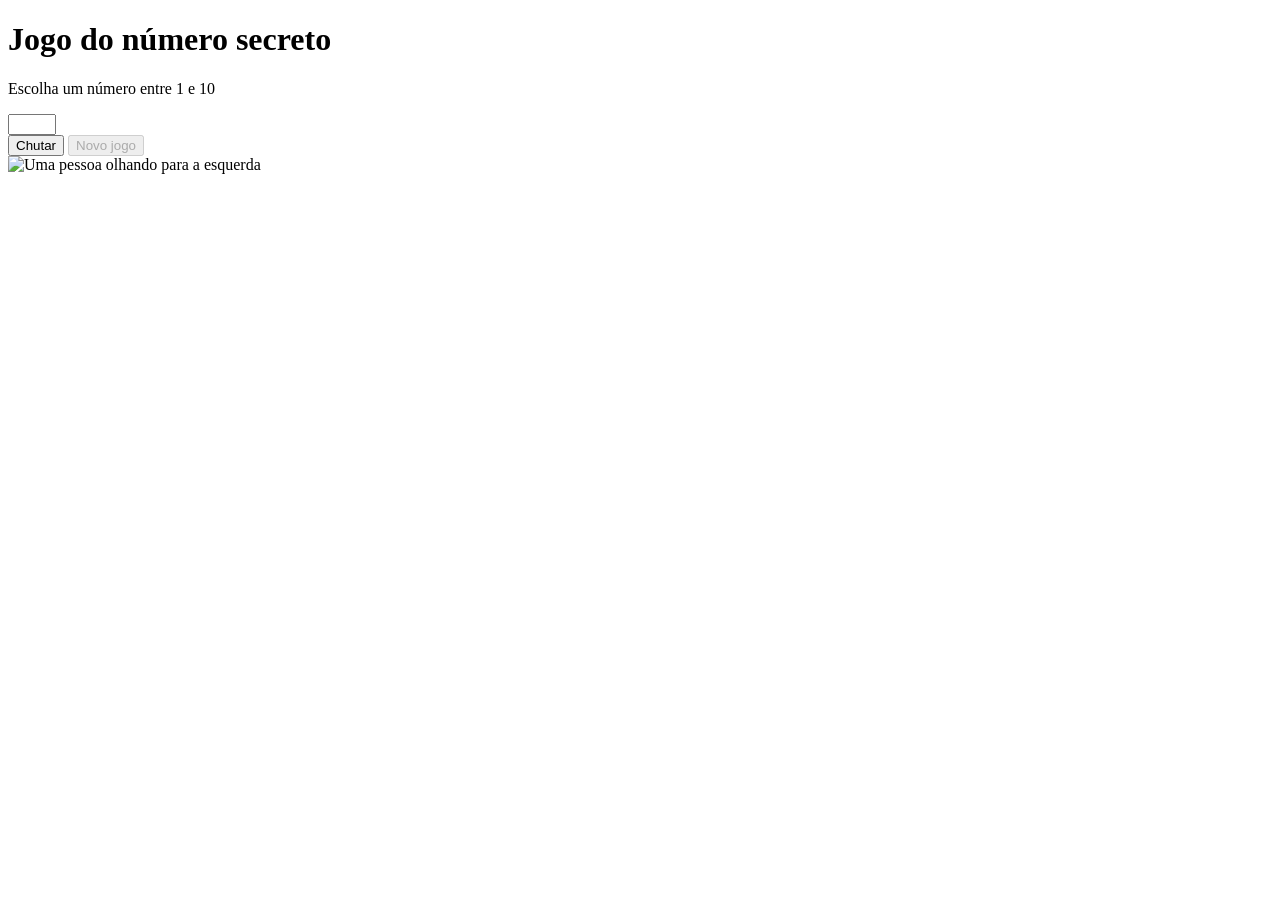
==== index.html @ 6981e593 "Update index.html" ====
<!DOCTYPE html>
<html lang="pt-br">

<head>
    <meta charset="UTF-8">
    <meta name="viewport" content="width=device-width, initial-scale=1.0">
    <script src="https://code.responsivevoice.org/responsivevoice.js"></script>
    <link rel="preconnect" href="https://fonts.googleapis.com">
    <link rel="preconnect" href="https://fonts.gstatic.com" crossorigin>
    <link href="https://fonts.googleapis.com/css2?family=Chakra+Petch:wght@700&family=Inter:wght@400;700&display=swap"
        rel="stylesheet">
    <link rel="stylesheet" href="style.css">
    <title>JS Game</title>
</head>

<body>

    <div class="container">
        <div class="container__conteudo">
            <div class="container__informacoes">
                <div class="container__texto">
                    <h1>Adivinhe o <span class="container__texto-azul">numero secreto</span></h1>
                    <p class="texto__paragrafo">Escolha um número entre 1 a 10</p>
                </div>
                <input type="number" min="1" max="10" class="container__input">
                <div class="chute container__botoes">
                    <button onclick="verificarChute()" class="container__botao">Chutar</button>
                    <button onclick="" id="reiniciar" class="container__botao" disabled>Novo jogo</button>
                </div>
            </div>
            <img src="./img/ia.png" alt="Uma pessoa olhando para a esquerda" class="container__imagem-pessoa" />
        </div>
    </div>




    <script src="app.js" defer></script>
</body>

</html>
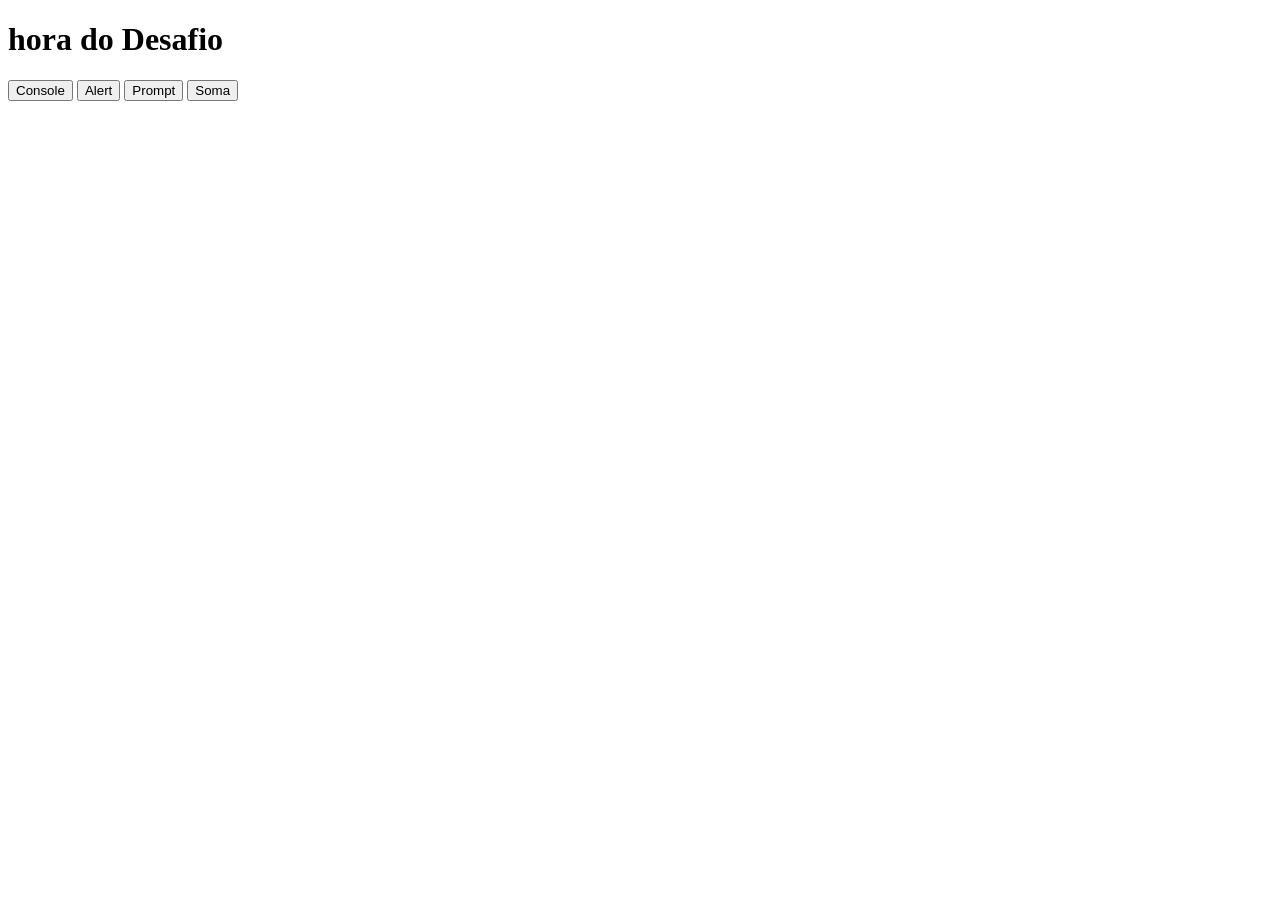
==== commit 357fd116: "Desafio 1 Praticas;" ====
--- a/index.html
+++ b/index.html
@@ -1,41 +1,22 @@
 <!DOCTYPE html>
-<html lang="pt-br">
-
+<html lang="en">
 <head>
     <meta charset="UTF-8">
     <meta name="viewport" content="width=device-width, initial-scale=1.0">
-    <script src="https://code.responsivevoice.org/responsivevoice.js"></script>
-    <link rel="preconnect" href="https://fonts.googleapis.com">
-    <link rel="preconnect" href="https://fonts.gstatic.com" crossorigin>
-    <link href="https://fonts.googleapis.com/css2?family=Chakra+Petch:wght@700&family=Inter:wght@400;700&display=swap"
-        rel="stylesheet">
     <link rel="stylesheet" href="style.css">
-    <title>JS Game</title>
+    <title>Document</title>
 </head>
+<body>
+    <header>
+        <h1></h1>
+    </header>
+    <main class="container">
+        <button onclick="verificarClick()" class="button">Console</button>
+        <button onclick="exibirAlerta()" class="button">Alert</button>
+        <button onclick="cidadeDoBrasil()" class="button">Prompt</button>
+        <button onclick="somaDeNumeros()" class="button">Soma</button>
+    </main>
 
-<body>
-
-    <div class="container">
-        <div class="container__conteudo">
-            <div class="container__informacoes">
-                <div class="container__texto">
-                    <h1>Adivinhe o <span class="container__texto-azul">numero secreto</span></h1>
-                    <p class="texto__paragrafo">Escolha um número entre 1 a 10</p>
-                </div>
-                <input type="number" min="1" max="10" class="container__input">
-                <div class="chute container__botoes">
-                    <button onclick="verificarChute()" class="container__botao">Chutar</button>
-                    <button onclick="" id="reiniciar" class="container__botao" disabled>Novo jogo</button>
-                </div>
-            </div>
-            <img src="./img/ia.png" alt="Uma pessoa olhando para a esquerda" class="container__imagem-pessoa" />
-        </div>
-    </div>
-
-
-
-
-    <script src="app.js" defer></script>
+      <script src="app.js"></script>
 </body>
-
-</html>
+</html>
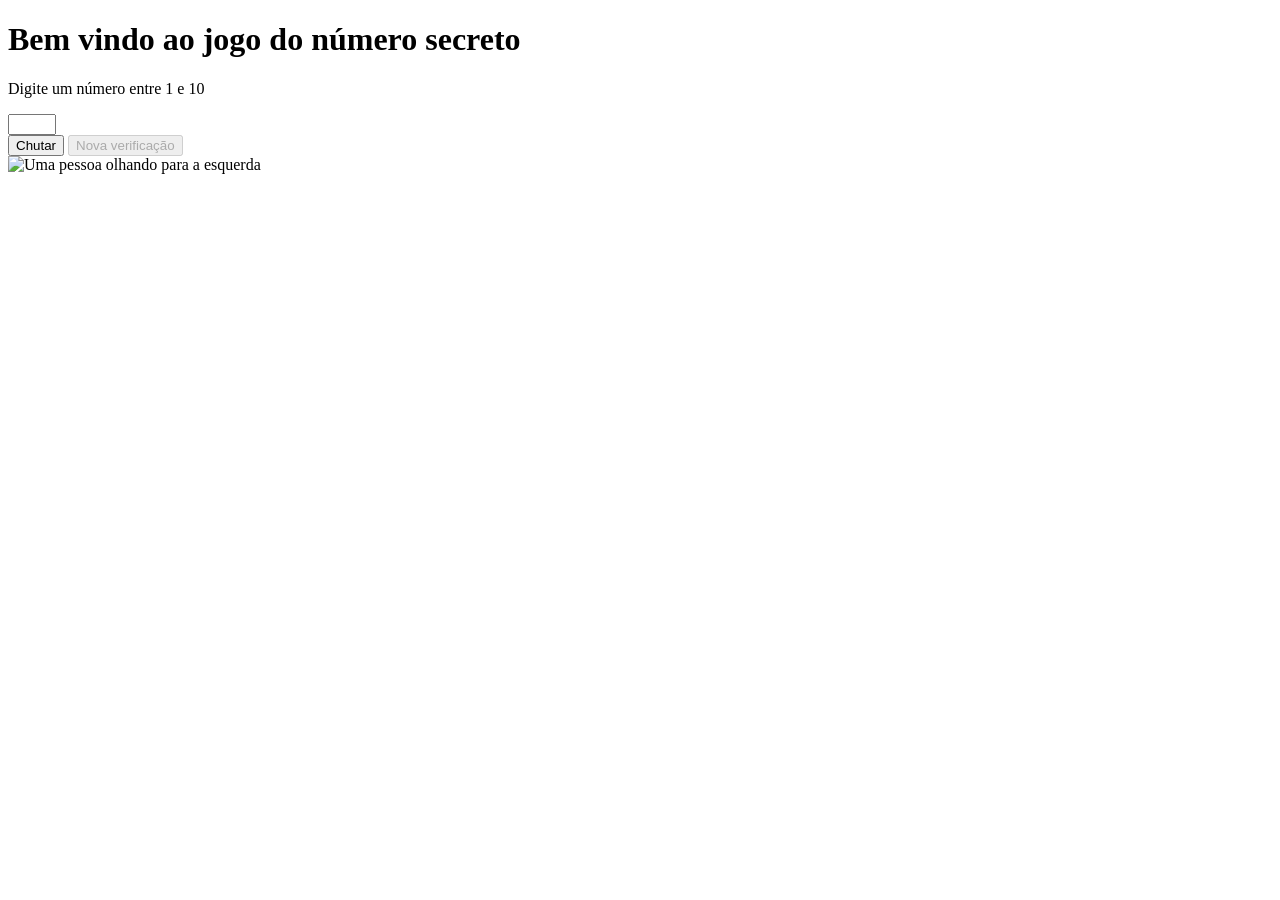
==== commit f4c4c652: "feat: Conclusão do projeto principal do curso" ====
--- a/index.html
+++ b/index.html
@@ -1,22 +1,41 @@
 <!DOCTYPE html>
-<html lang="en">
+<html lang="pt-br">
+
 <head>
     <meta charset="UTF-8">
     <meta name="viewport" content="width=device-width, initial-scale=1.0">
+    <script src="https://code.responsivevoice.org/responsivevoice.js"></script>
+    <link rel="preconnect" href="https://fonts.googleapis.com">
+    <link rel="preconnect" href="https://fonts.gstatic.com" crossorigin>
+    <link href="https://fonts.googleapis.com/css2?family=Chakra+Petch:wght@700&family=Inter:wght@400;700&display=swap"
+        rel="stylesheet">
     <link rel="stylesheet" href="style.css">
-    <title>Document</title>
+    <title>JS Game</title>
 </head>
+
 <body>
-    <header>
-        <h1></h1>
-    </header>
-    <main class="container">
-        <button onclick="verificarClick()" class="button">Console</button>
-        <button onclick="exibirAlerta()" class="button">Alert</button>
-        <button onclick="cidadeDoBrasil()" class="button">Prompt</button>
-        <button onclick="somaDeNumeros()" class="button">Soma</button>
-    </main>
 
-      <script src="app.js"></script>
+    <div class="container">
+        <div class="container__conteudo">
+            <div class="container__informacoes">
+                <div class="container__texto">
+                    <h1>Adivinhe o <span class="container__texto-azul">numero secreto</span></h1>
+                    <p class="texto__paragrafo">Escolha um número entre 1 a 10</p>
+                </div>
+                <input type="number" min="1" max="10" class="container__input">
+                <div class="chute container__botoes">
+                    <button onclick="verificarChute()" id="chutar" class="container__botao">Chutar</button>
+                    <button onclick="reiniciar()" id="reiniciar" class="container__botao" disabled>Nova verificação</button>
+                </div>
+            </div>
+            <img src="./img/ia.png" alt="Uma pessoa olhando para a esquerda" class="container__imagem-pessoa" />
+        </div>
+    </div>
+
+
+
+
+    <script src="app.js" defer></script>
 </body>
+
 </html>
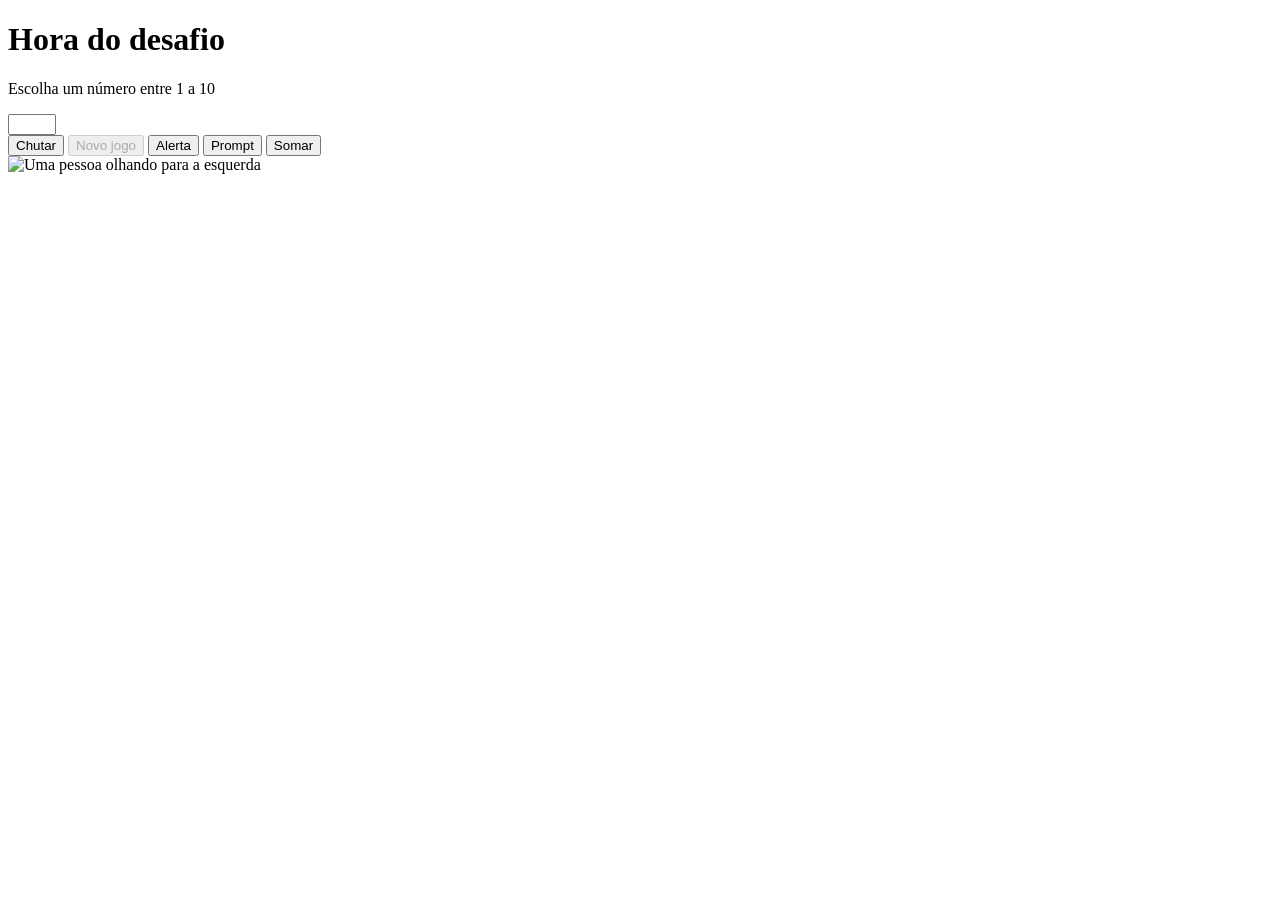
==== commit 9e86d489: "minha resolução do desafio" ====
--- a/index.html
+++ b/index.html
@@ -24,8 +24,11 @@
                 </div>
                 <input type="number" min="1" max="10" class="container__input">
                 <div class="chute container__botoes">
-                    <button onclick="verificarChute()" id="chutar" class="container__botao">Chutar</button>
-                    <button onclick="reiniciar()" id="reiniciar" class="container__botao" disabled>Nova verificação</button>
+                    <button onclick="verificarChute()" class="container__botao">Chutar</button>
+                    <button onclick="" id="reiniciar" class="container__botao" disabled>Novo jogo</button>
+                    <button onclick="alerta()"id="alerta" class="container__botao">Alerta</button>
+                    <button onclick="pedirCidade()"id="prompt" class="container__botao">Prompt</button>
+                    <button onclick="somar()"id="Somar" class="container__botao">Somar</button>
                 </div>
             </div>
             <img src="./img/ia.png" alt="Uma pessoa olhando para a esquerda" class="container__imagem-pessoa" />
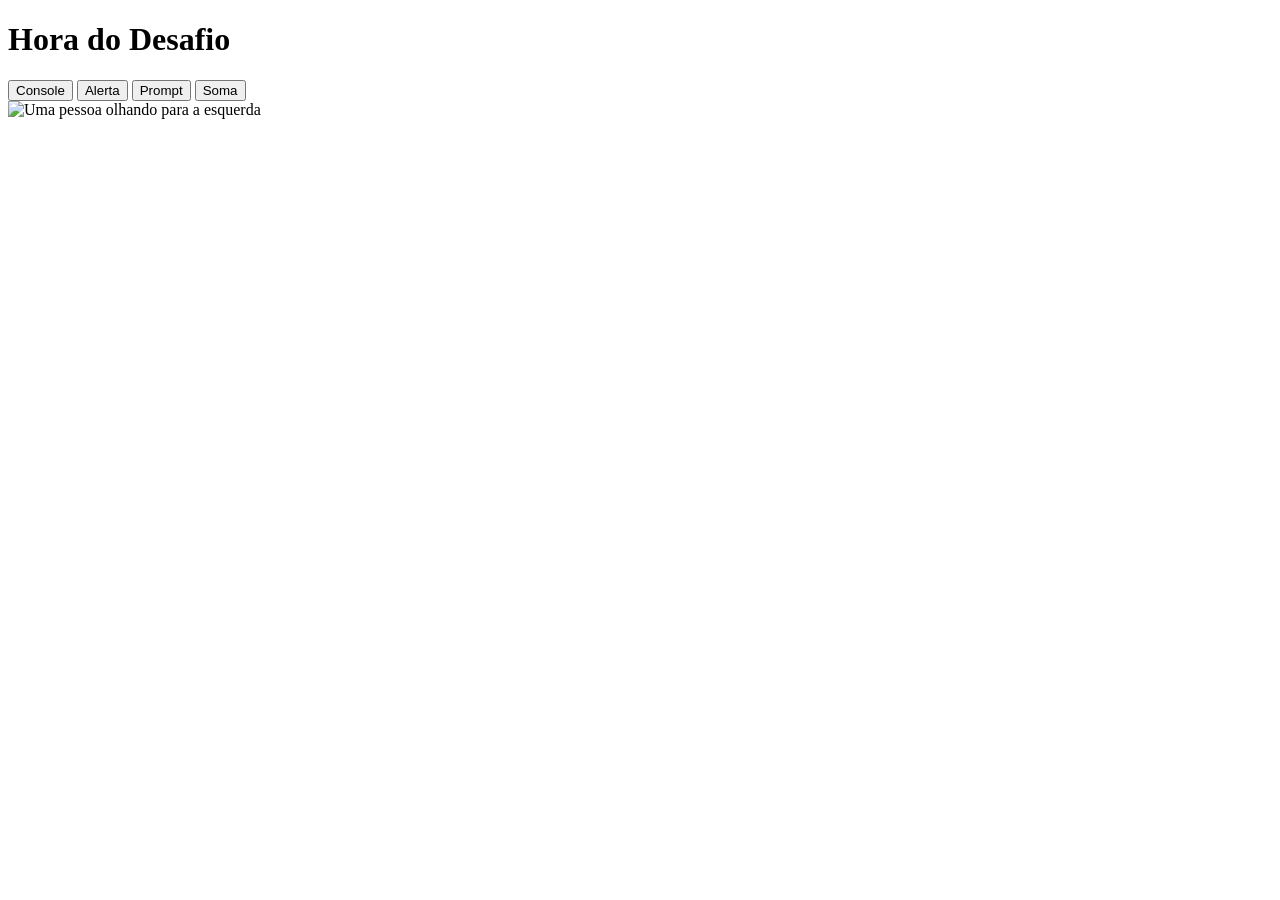
==== commit bd6ebde0: "primeiro commit" ====
--- a/index.html
+++ b/index.html
@@ -19,16 +19,11 @@
         <div class="container__conteudo">
             <div class="container__informacoes">
                 <div class="container__texto">
-                    <h1>Adivinhe o <span class="container__texto-azul">numero secreto</span></h1>
-                    <p class="texto__paragrafo">Escolha um número entre 1 a 10</p>
-                </div>
-                <input type="number" min="1" max="10" class="container__input">
-                <div class="chute container__botoes">
-                    <button onclick="verificarChute()" class="container__botao">Chutar</button>
-                    <button onclick="" id="reiniciar" class="container__botao" disabled>Novo jogo</button>
-                    <button onclick="alerta()"id="alerta" class="container__botao">Alerta</button>
-                    <button onclick="pedirCidade()"id="prompt" class="container__botao">Prompt</button>
-                    <button onclick="somar()"id="Somar" class="container__botao">Somar</button>
+                    <h1></h1>
+                    <button onclick="botaoConsole()">Console</button>
+                    <button onclick="botaoAlerta()">Alerta</button>
+                    <button onclick="botaoPrompt()">Prompt</button>
+                    <button onclick="botaoSoma()">Soma</button>
                 </div>
             </div>
             <img src="./img/ia.png" alt="Uma pessoa olhando para a esquerda" class="container__imagem-pessoa" />
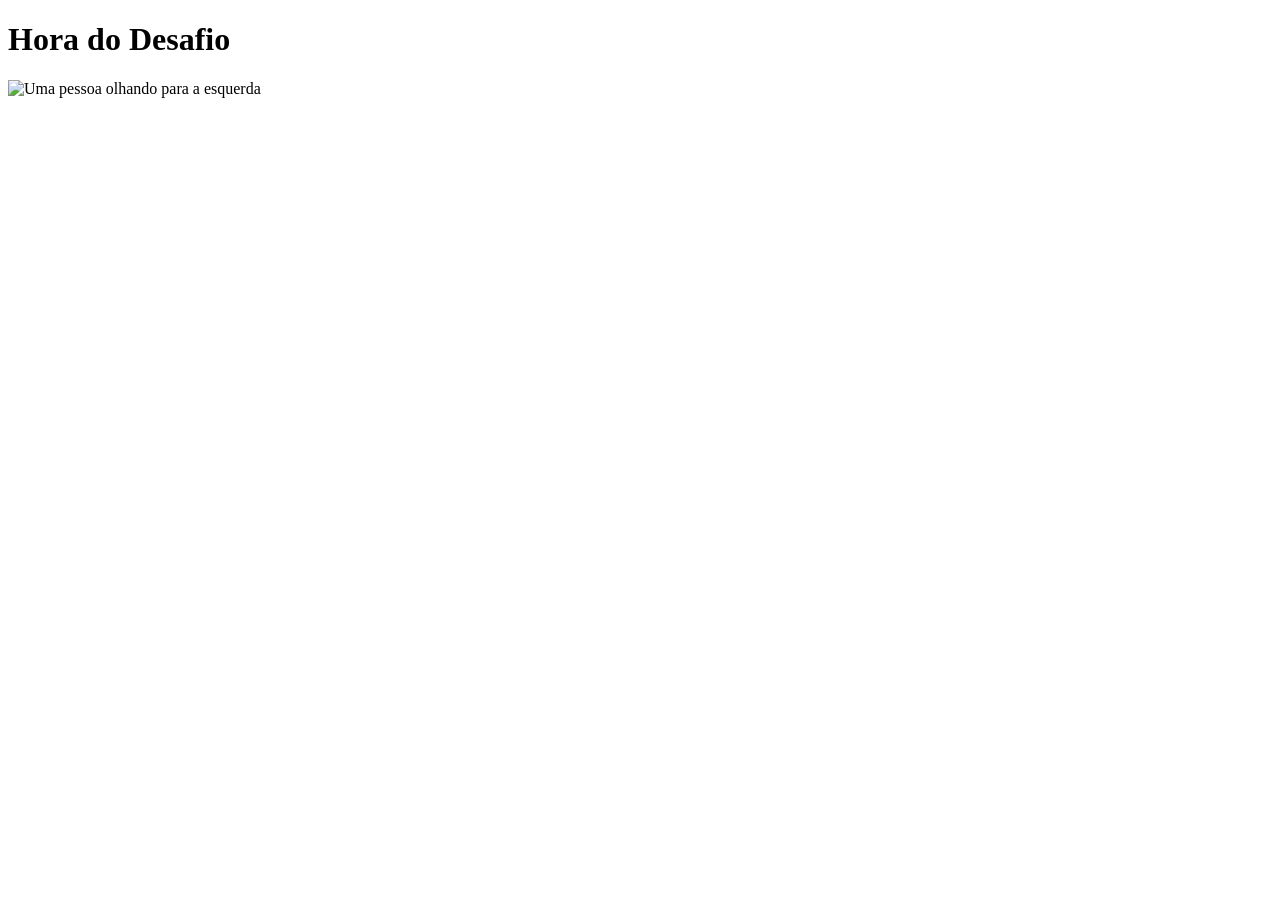
==== commit bab964b6: "https://github.com/alura-cursos/js-curso-2.git" ====
--- a/index.html
+++ b/index.html
@@ -19,10 +19,10 @@
         <div class="container__conteudo">
             <div class="container__informacoes">
                 <div class="container__texto">
-                    <h1></h1>
+                    <h1>
                     <button onclick="botaoConsole()">Console</button>
                     <button onclick="botaoAlerta()">Alerta</button>
-                    <button onclick="botaoPrompt()">Prompt</button>
+                     <button onclick="botaoPrompt()">Prompt</button>
                     <button onclick="botaoSoma()">Soma</button>
                 </div>
             </div>
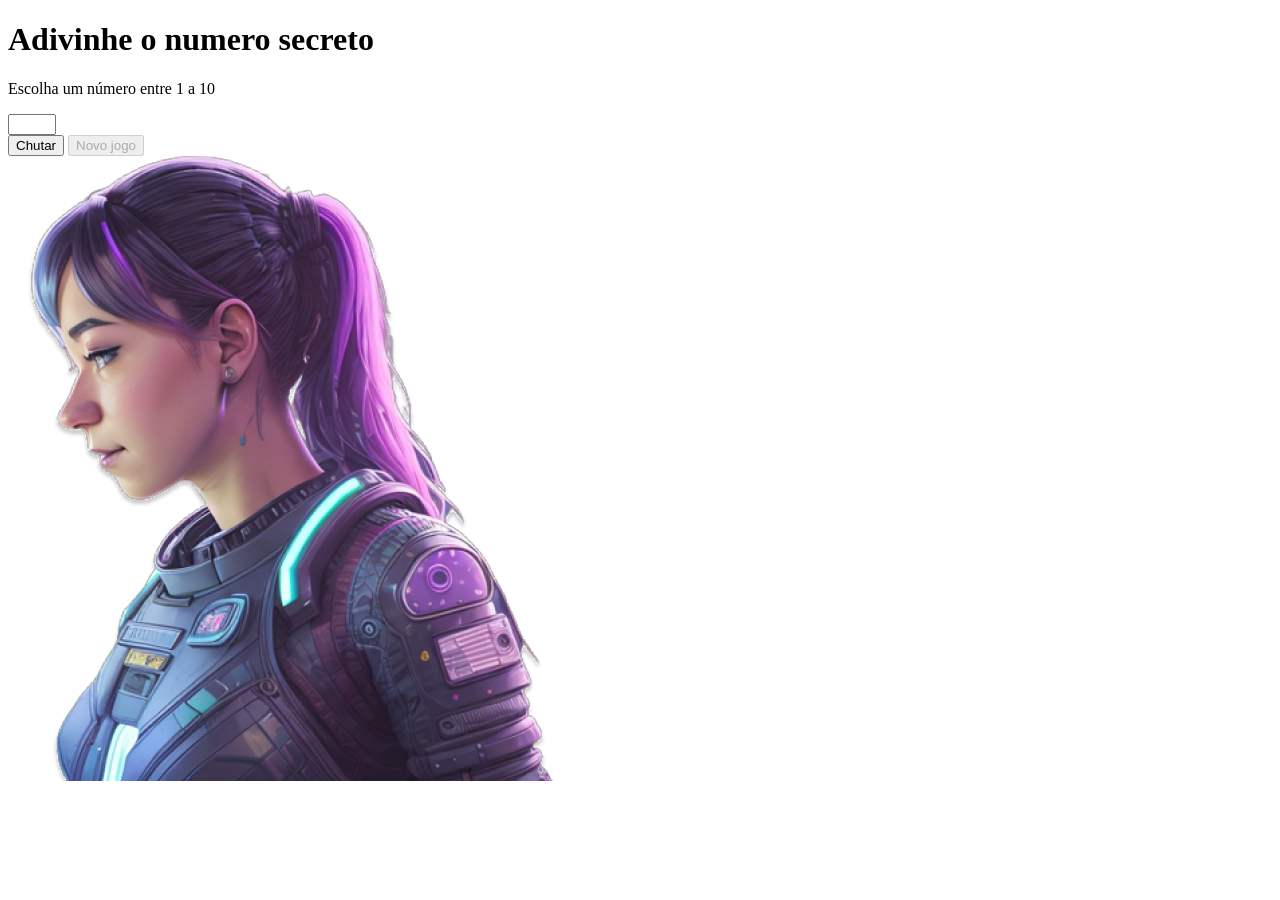
==== commit 132eab47: "Merge branch 'alura-cursos:aula_#' into master" ====
--- a/index.html
+++ b/index.html
@@ -19,11 +19,13 @@
         <div class="container__conteudo">
             <div class="container__informacoes">
                 <div class="container__texto">
-                    <h1>
-                    <button onclick="botaoConsole()">Console</button>
-                    <button onclick="botaoAlerta()">Alerta</button>
-                     <button onclick="botaoPrompt()">Prompt</button>
-                    <button onclick="botaoSoma()">Soma</button>
+                    <h1>Adivinhe o <span class="container__texto-azul">numero secreto</span></h1>
+                    <p class="texto__paragrafo">Escolha um número entre 1 a 10</p>
+                </div>
+                <input type="number" min="1" max="10" class="container__input">
+                <div class="chute container__botoes">
+                    <button onclick="verificarChute()" class="container__botao">Chutar</button>
+                    <button onclick="" id="reiniciar" class="container__botao" disabled>Novo jogo</button>
                 </div>
             </div>
             <img src="./img/ia.png" alt="Uma pessoa olhando para a esquerda" class="container__imagem-pessoa" />
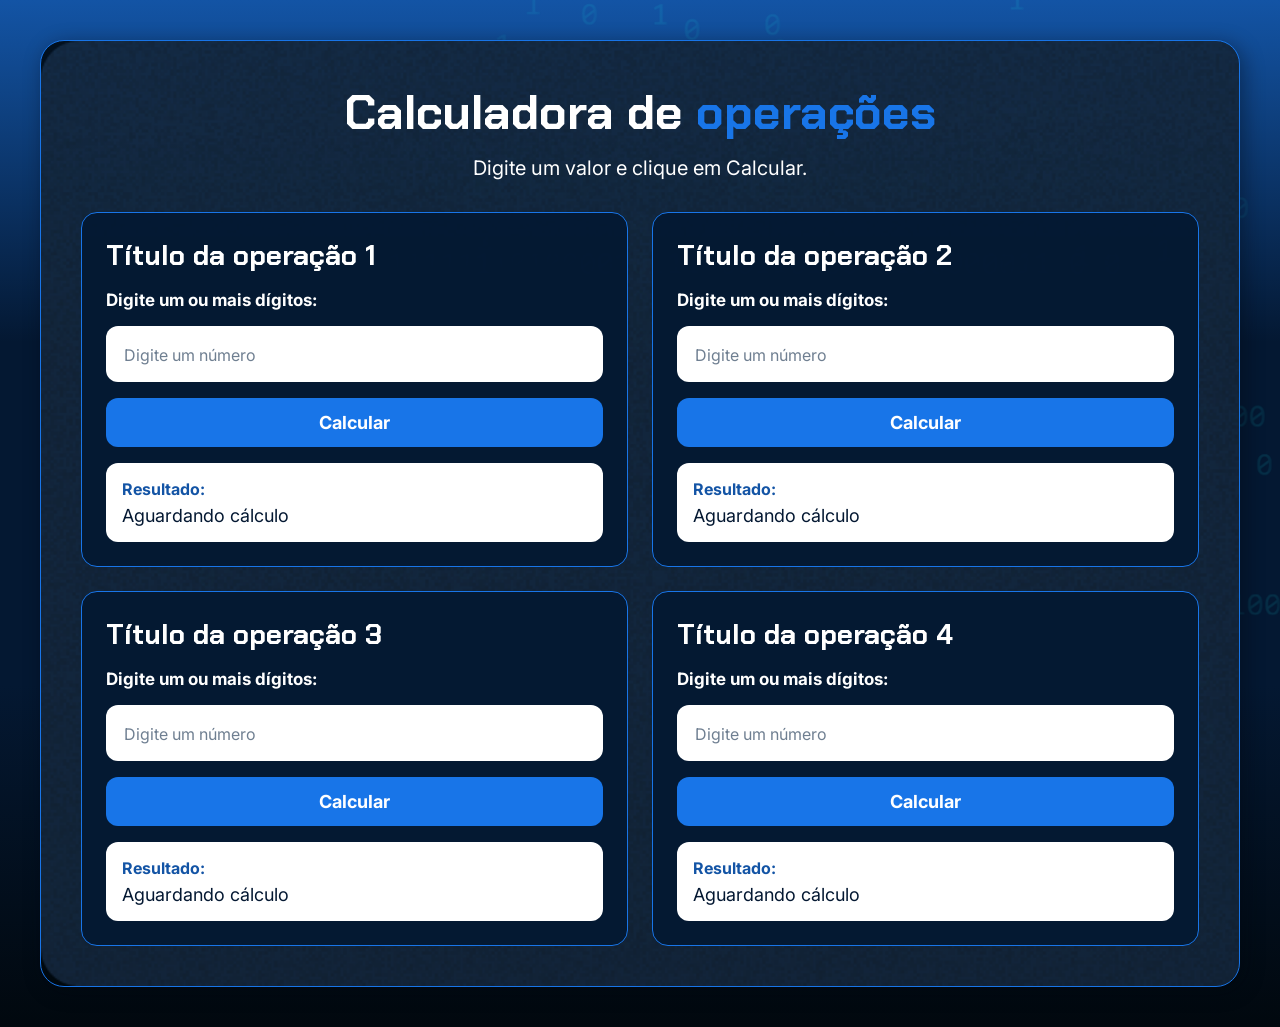
==== commit 5ff3bffc: "atualização" ====
--- a/index.html
+++ b/index.html
@@ -1,4 +1,4 @@
-<!DOCTYPE html>
+<!--DOCTYPE html
 <html lang="pt-br">
 
 <head>
@@ -32,10 +32,176 @@
         </div>
     </div>
 
-
-
-
     <script src="app.js" defer></script>
 </body>
 
+</html>
+-->
+
+<!DOCTYPE html>
+<html lang="pt-br">
+
+<head>
+    <meta charset="UTF-8">
+    <meta name="viewport" content="width=device-width, initial-scale=1.0">
+
+    <link rel="preconnect" href="https://fonts.googleapis.com">
+    <link rel="preconnect" href="https://fonts.gstatic.com" crossorigin>
+
+    <link
+        href="https://fonts.googleapis.com/css2?family=Chakra+Petch:wght@700&family=Inter:wght@400;700&display=swap"
+        rel="stylesheet"
+    >
+
+    <link rel="stylesheet" href="style.css">
+
+    <title>Calculadora de Operações</title>
+</head>
+
+<body>
+
+    <main class="container">
+
+        <header class="container__cabecalho">
+            <h1>
+                Calculadora de
+                <span class="container__texto-azul">operações</span>
+            </h1>
+
+            <p>Digite um valor e clique em Calcular.</p>
+        </header>
+
+        <div class="container__secoes">
+
+            <!-- Seção 1 -->
+            <section class="operacao">
+                <h2 class="operacao__titulo">Título da operação 1</h2>
+
+                <label for="valor-1" class="operacao__label">
+                    Digite um ou mais dígitos:
+                </label>
+
+                <input
+                    type="number"
+                    id="valor-1"
+                    class="operacao__input"
+                    placeholder="Digite um número"
+                >
+
+                <button
+                    type="button"
+                    class="operacao__botao"
+                    onclick="calcularOperacao1()"
+                >
+                    Calcular
+                </button>
+
+                <div class="operacao__resultado">
+                    <span class="resultado__titulo">Resultado:</span>
+                    <span id="resultado-1" class="resultado__valor">
+                        Aguardando cálculo
+                    </span>
+                </div>
+            </section>
+
+            <!-- Seção 2 -->
+            <section class="operacao">
+                <h2 class="operacao__titulo">Título da operação 2</h2>
+
+                <label for="valor-2" class="operacao__label">
+                    Digite um ou mais dígitos:
+                </label>
+
+                <input
+                    type="number"
+                    id="valor-2"
+                    class="operacao__input"
+                    placeholder="Digite um número"
+                >
+
+                <button
+                    type="button"
+                    class="operacao__botao"
+                    onclick="calcularOperacao2()"
+                >
+                    Calcular
+                </button>
+
+                <div class="operacao__resultado">
+                    <span class="resultado__titulo">Resultado:</span>
+                    <span id="resultado-2" class="resultado__valor">
+                        Aguardando cálculo
+                    </span>
+                </div>
+            </section>
+
+            <!-- Seção 3 -->
+            <section class="operacao">
+                <h2 class="operacao__titulo">Título da operação 3</h2>
+
+                <label for="valor-3" class="operacao__label">
+                    Digite um ou mais dígitos:
+                </label>
+
+                <input
+                    type="number"
+                    id="valor-3"
+                    class="operacao__input"
+                    placeholder="Digite um número"
+                >
+
+                <button
+                    type="button"
+                    class="operacao__botao"
+                    onclick="calcularOperacao3()"
+                >
+                    Calcular
+                </button>
+
+                <div class="operacao__resultado">
+                    <span class="resultado__titulo">Resultado:</span>
+                    <span id="resultado-3" class="resultado__valor">
+                        Aguardando cálculo
+                    </span>
+                </div>
+            </section>
+
+            <!-- Seção 4 -->
+            <section class="operacao">
+                <h2 class="operacao__titulo">Título da operação 4</h2>
+
+                <label for="valor-4" class="operacao__label">
+                    Digite um ou mais dígitos:
+                </label>
+
+                <input
+                    type="number"
+                    id="valor-4"
+                    class="operacao__input"
+                    placeholder="Digite um número"
+                >
+
+                <button
+                    type="button"
+                    class="operacao__botao"
+                    onclick="calcularOperacao4()"
+                >
+                    Calcular
+                </button>
+
+                <div class="operacao__resultado">
+                    <span class="resultado__titulo">Resultado:</span>
+                    <span id="resultado-4" class="resultado__valor">
+                        Aguardando cálculo
+                    </span>
+                </div>
+            </section>
+
+        </div>
+
+    </main>
+
+    <script src="app.js"></script>
+</body>
+
 </html>
--- a/style.css
+++ b/style.css
@@ -0,0 +1,337 @@
+/* {
+    box-sizing: border-box;
+    margin: 0;
+    padding: 0;
+    color: white;
+}
+
+body {
+    background: linear-gradient(#1354A5 0%, #041832 33.33%, #041832 66.67%, #01080E 100%);
+    height: 100vh;
+    display: flex;
+    align-items: center;
+    justify-content: center;
+}
+
+
+body::before {
+    background-image: url("img/code.png");
+    background-repeat: no-repeat;
+    background-position: right;
+    content: "";
+    display: block;
+    position: absolute;
+    width: 100%;
+    height: 100%;
+    opacity: 0.4;
+}
+
+.container {
+    width: 80%;
+    height: 80%;
+    display: flex;
+    align-items: center;
+    justify-content: space-between;
+    border-radius: 24px;
+    border: 1px solid #1875E8;
+    box-shadow: 4px 4px 20px 0px rgba(1, 8, 14, 0.15);
+    background-image: url("img/Ruido.png");
+    background-size: 100% 100%;
+    position: relative;
+}
+
+
+.container__conteudo {
+    display: flex;
+    align-items: center;
+    position: absolute;
+    bottom: 0;
+}
+
+.container__informacoes {
+    flex: 1;
+    padding: 3rem;
+}
+
+.container__botao {
+    border-radius: 16px;
+    background: #1875E8;
+    padding: 16px 24px;
+    width: 100%;
+    font-size: 24px;
+    font-weight: 700;
+    border: none;
+    margin-top: 2rem;
+}
+
+.container__texto {
+    margin: 16px 0 16px 0;
+}
+
+.container__texto-azul {
+    color: #1875E8;
+}
+
+.container__input {
+    width: 100%;
+    height: 72px;
+    border-radius: 16px;
+    background-color: #FFF;
+    border: none;
+    color: #1875E8;
+    padding: 2rem;
+    font-size: 24px;
+    font-weight: 700;
+    font-family: 'Inter', sans-serif;
+}
+
+.container__botoes {
+    display: flex;
+    gap: 2em;
+}
+
+h1 {
+    font-family: 'Chakra Petch', sans-serif;
+    font-size: 72px;
+    padding-bottom: 3rem;
+}
+
+p,
+button {
+    font-family: 'Inter', sans-serif;
+}
+
+.texto__paragrafo {
+    font-size: 32px;
+    font-weight: 400;
+}
+
+button:disabled {
+    background-color: gray;
+}
+
+@media screen and (max-width: 1250px) {
+
+    h1 {
+        font-size: 50px;
+    }
+
+    .container__botao {
+        font-size: 16px;
+    }
+
+
+    .texto__paragrafo {
+        font-size: 24px;
+    }
+
+    .container__imagem-pessoa {
+        display: none;
+    }
+
+    .container__conteudo {
+        display: block;
+        position: inherit;
+    }
+
+    .container__informacoes {
+        padding: 1rem
+    }
+}*/
+
+* {
+    box-sizing: border-box;
+    margin: 0;
+    padding: 0;
+}
+
+body {
+    min-height: 100vh;
+    padding: 40px 20px;
+    background:
+        linear-gradient(
+            #1354a5 0%,
+            #041832 33.33%,
+            #041832 66.67%,
+            #01080e 100%
+        );
+    color: #ffffff;
+    font-family: "Inter", sans-serif;
+}
+
+body::before {
+    content: "";
+    position: fixed;
+    inset: 0;
+    z-index: -1;
+    background-image: url("img/code.png");
+    background-repeat: no-repeat;
+    background-position: right center;
+    background-size: contain;
+    opacity: 0.25;
+}
+
+.container {
+    width: min(1200px, 100%);
+    margin: 0 auto;
+    padding: 40px;
+    border: 1px solid #1875e8;
+    border-radius: 24px;
+    background-color: rgba(1, 8, 14, 0.88);
+    background-image: url("img/Ruido.png");
+    background-size: cover;
+    box-shadow: 4px 4px 20px rgba(1, 8, 14, 0.4);
+}
+
+.container__cabecalho {
+    margin-bottom: 32px;
+    text-align: center;
+}
+
+.container__cabecalho h1 {
+    margin-bottom: 12px;
+    font-family: "Chakra Petch", sans-serif;
+    font-size: 48px;
+}
+
+.container__cabecalho p {
+    font-size: 20px;
+}
+
+.container__texto-azul {
+    color: #1875e8;
+}
+
+.container__secoes {
+    display: grid;
+    grid-template-columns: repeat(2, 1fr);
+    gap: 24px;
+}
+
+.operacao {
+    display: flex;
+    flex-direction: column;
+    gap: 16px;
+    padding: 24px;
+    border: 1px solid #1875e8;
+    border-radius: 16px;
+    background-color: rgba(4, 24, 50, 0.92);
+}
+
+.operacao__titulo {
+    color: #ffffff;
+    font-family: "Chakra Petch", sans-serif;
+    font-size: 28px;
+}
+
+.operacao__label {
+    font-size: 17px;
+    font-weight: 700;
+}
+
+.operacao__input {
+    width: 100%;
+    height: 56px;
+    padding: 0 16px;
+    border: 2px solid transparent;
+    border-radius: 12px;
+    outline: none;
+    background-color: #ffffff;
+    color: #1354a5;
+    font-family: "Inter", sans-serif;
+    font-size: 20px;
+    font-weight: 700;
+}
+
+.operacao__input:focus {
+    border-color: #1875e8;
+    box-shadow: 0 0 0 3px rgba(24, 117, 232, 0.3);
+}
+
+.operacao__input::placeholder {
+    color: #6f7f91;
+    font-size: 16px;
+    font-weight: 400;
+}
+
+.operacao__botao {
+    width: 100%;
+    padding: 14px 24px;
+    border: none;
+    border-radius: 12px;
+    background-color: #1875e8;
+    color: #ffffff;
+    cursor: pointer;
+    font-family: "Inter", sans-serif;
+    font-size: 18px;
+    font-weight: 700;
+    transition:
+        background-color 0.2s,
+        transform 0.2s;
+}
+
+.operacao__botao:hover {
+    background-color: #0f5fbe;
+    transform: translateY(-2px);
+}
+
+.operacao__botao:active {
+    transform: translateY(0);
+}
+
+.operacao__resultado {
+    min-height: 65px;
+    padding: 16px;
+    border-radius: 12px;
+    background-color: #ffffff;
+    color: #041832;
+}
+
+.resultado__titulo {
+    display: block;
+    margin-bottom: 6px;
+    color: #1354a5;
+    font-weight: 700;
+}
+
+.resultado__valor {
+    color: #041832;
+    font-size: 18px;
+    overflow-wrap: anywhere;
+}
+
+@media screen and (max-width: 800px) {
+    body {
+        padding: 20px 12px;
+    }
+
+    .container {
+        padding: 24px 16px;
+    }
+
+    .container__cabecalho h1 {
+        font-size: 36px;
+    }
+
+    .container__cabecalho p {
+        font-size: 17px;
+    }
+
+    .container__secoes {
+        grid-template-columns: 1fr;
+    }
+}
+
+@media screen and (max-width: 450px) {
+    .container__cabecalho h1 {
+        font-size: 30px;
+    }
+
+    .operacao {
+        padding: 18px;
+    }
+
+    .operacao__titulo {
+        font-size: 24px;
+    }
+}
--- a/style.css
+++ b/style.css
@@ -0,0 +1,337 @@
+/* {
+    box-sizing: border-box;
+    margin: 0;
+    padding: 0;
+    color: white;
+}
+
+body {
+    background: linear-gradient(#1354A5 0%, #041832 33.33%, #041832 66.67%, #01080E 100%);
+    height: 100vh;
+    display: flex;
+    align-items: center;
+    justify-content: center;
+}
+
+
+body::before {
+    background-image: url("img/code.png");
+    background-repeat: no-repeat;
+    background-position: right;
+    content: "";
+    display: block;
+    position: absolute;
+    width: 100%;
+    height: 100%;
+    opacity: 0.4;
+}
+
+.container {
+    width: 80%;
+    height: 80%;
+    display: flex;
+    align-items: center;
+    justify-content: space-between;
+    border-radius: 24px;
+    border: 1px solid #1875E8;
+    box-shadow: 4px 4px 20px 0px rgba(1, 8, 14, 0.15);
+    background-image: url("img/Ruido.png");
+    background-size: 100% 100%;
+    position: relative;
+}
+
+
+.container__conteudo {
+    display: flex;
+    align-items: center;
+    position: absolute;
+    bottom: 0;
+}
+
+.container__informacoes {
+    flex: 1;
+    padding: 3rem;
+}
+
+.container__botao {
+    border-radius: 16px;
+    background: #1875E8;
+    padding: 16px 24px;
+    width: 100%;
+    font-size: 24px;
+    font-weight: 700;
+    border: none;
+    margin-top: 2rem;
+}
+
+.container__texto {
+    margin: 16px 0 16px 0;
+}
+
+.container__texto-azul {
+    color: #1875E8;
+}
+
+.container__input {
+    width: 100%;
+    height: 72px;
+    border-radius: 16px;
+    background-color: #FFF;
+    border: none;
+    color: #1875E8;
+    padding: 2rem;
+    font-size: 24px;
+    font-weight: 700;
+    font-family: 'Inter', sans-serif;
+}
+
+.container__botoes {
+    display: flex;
+    gap: 2em;
+}
+
+h1 {
+    font-family: 'Chakra Petch', sans-serif;
+    font-size: 72px;
+    padding-bottom: 3rem;
+}
+
+p,
+button {
+    font-family: 'Inter', sans-serif;
+}
+
+.texto__paragrafo {
+    font-size: 32px;
+    font-weight: 400;
+}
+
+button:disabled {
+    background-color: gray;
+}
+
+@media screen and (max-width: 1250px) {
+
+    h1 {
+        font-size: 50px;
+    }
+
+    .container__botao {
+        font-size: 16px;
+    }
+
+
+    .texto__paragrafo {
+        font-size: 24px;
+    }
+
+    .container__imagem-pessoa {
+        display: none;
+    }
+
+    .container__conteudo {
+        display: block;
+        position: inherit;
+    }
+
+    .container__informacoes {
+        padding: 1rem
+    }
+}*/
+
+* {
+    box-sizing: border-box;
+    margin: 0;
+    padding: 0;
+}
+
+body {
+    min-height: 100vh;
+    padding: 40px 20px;
+    background:
+        linear-gradient(
+            #1354a5 0%,
+            #041832 33.33%,
+            #041832 66.67%,
+            #01080e 100%
+        );
+    color: #ffffff;
+    font-family: "Inter", sans-serif;
+}
+
+body::before {
+    content: "";
+    position: fixed;
+    inset: 0;
+    z-index: -1;
+    background-image: url("img/code.png");
+    background-repeat: no-repeat;
+    background-position: right center;
+    background-size: contain;
+    opacity: 0.25;
+}
+
+.container {
+    width: min(1200px, 100%);
+    margin: 0 auto;
+    padding: 40px;
+    border: 1px solid #1875e8;
+    border-radius: 24px;
+    background-color: rgba(1, 8, 14, 0.88);
+    background-image: url("img/Ruido.png");
+    background-size: cover;
+    box-shadow: 4px 4px 20px rgba(1, 8, 14, 0.4);
+}
+
+.container__cabecalho {
+    margin-bottom: 32px;
+    text-align: center;
+}
+
+.container__cabecalho h1 {
+    margin-bottom: 12px;
+    font-family: "Chakra Petch", sans-serif;
+    font-size: 48px;
+}
+
+.container__cabecalho p {
+    font-size: 20px;
+}
+
+.container__texto-azul {
+    color: #1875e8;
+}
+
+.container__secoes {
+    display: grid;
+    grid-template-columns: repeat(2, 1fr);
+    gap: 24px;
+}
+
+.operacao {
+    display: flex;
+    flex-direction: column;
+    gap: 16px;
+    padding: 24px;
+    border: 1px solid #1875e8;
+    border-radius: 16px;
+    background-color: rgba(4, 24, 50, 0.92);
+}
+
+.operacao__titulo {
+    color: #ffffff;
+    font-family: "Chakra Petch", sans-serif;
+    font-size: 28px;
+}
+
+.operacao__label {
+    font-size: 17px;
+    font-weight: 700;
+}
+
+.operacao__input {
+    width: 100%;
+    height: 56px;
+    padding: 0 16px;
+    border: 2px solid transparent;
+    border-radius: 12px;
+    outline: none;
+    background-color: #ffffff;
+    color: #1354a5;
+    font-family: "Inter", sans-serif;
+    font-size: 20px;
+    font-weight: 700;
+}
+
+.operacao__input:focus {
+    border-color: #1875e8;
+    box-shadow: 0 0 0 3px rgba(24, 117, 232, 0.3);
+}
+
+.operacao__input::placeholder {
+    color: #6f7f91;
+    font-size: 16px;
+    font-weight: 400;
+}
+
+.operacao__botao {
+    width: 100%;
+    padding: 14px 24px;
+    border: none;
+    border-radius: 12px;
+    background-color: #1875e8;
+    color: #ffffff;
+    cursor: pointer;
+    font-family: "Inter", sans-serif;
+    font-size: 18px;
+    font-weight: 700;
+    transition:
+        background-color 0.2s,
+        transform 0.2s;
+}
+
+.operacao__botao:hover {
+    background-color: #0f5fbe;
+    transform: translateY(-2px);
+}
+
+.operacao__botao:active {
+    transform: translateY(0);
+}
+
+.operacao__resultado {
+    min-height: 65px;
+    padding: 16px;
+    border-radius: 12px;
+    background-color: #ffffff;
+    color: #041832;
+}
+
+.resultado__titulo {
+    display: block;
+    margin-bottom: 6px;
+    color: #1354a5;
+    font-weight: 700;
+}
+
+.resultado__valor {
+    color: #041832;
+    font-size: 18px;
+    overflow-wrap: anywhere;
+}
+
+@media screen and (max-width: 800px) {
+    body {
+        padding: 20px 12px;
+    }
+
+    .container {
+        padding: 24px 16px;
+    }
+
+    .container__cabecalho h1 {
+        font-size: 36px;
+    }
+
+    .container__cabecalho p {
+        font-size: 17px;
+    }
+
+    .container__secoes {
+        grid-template-columns: 1fr;
+    }
+}
+
+@media screen and (max-width: 450px) {
+    .container__cabecalho h1 {
+        font-size: 30px;
+    }
+
+    .operacao {
+        padding: 18px;
+    }
+
+    .operacao__titulo {
+        font-size: 24px;
+    }
+}
